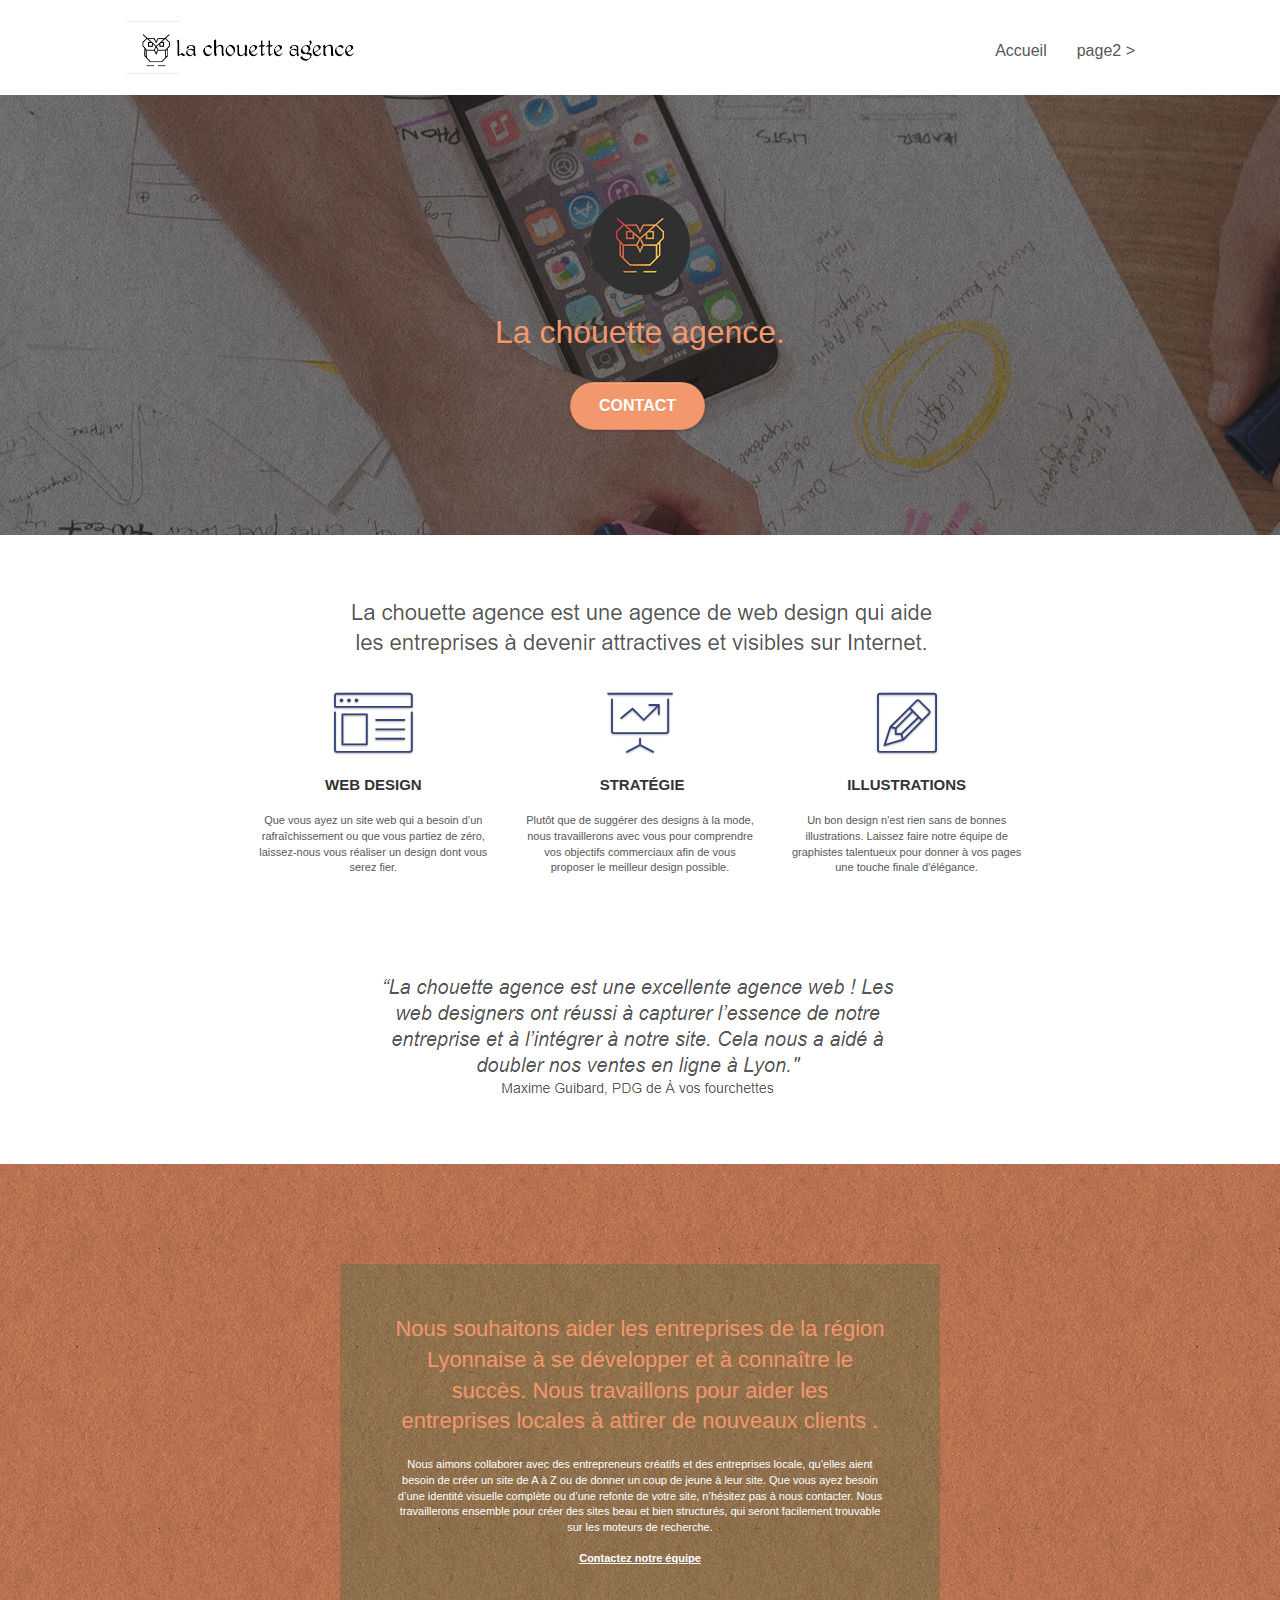
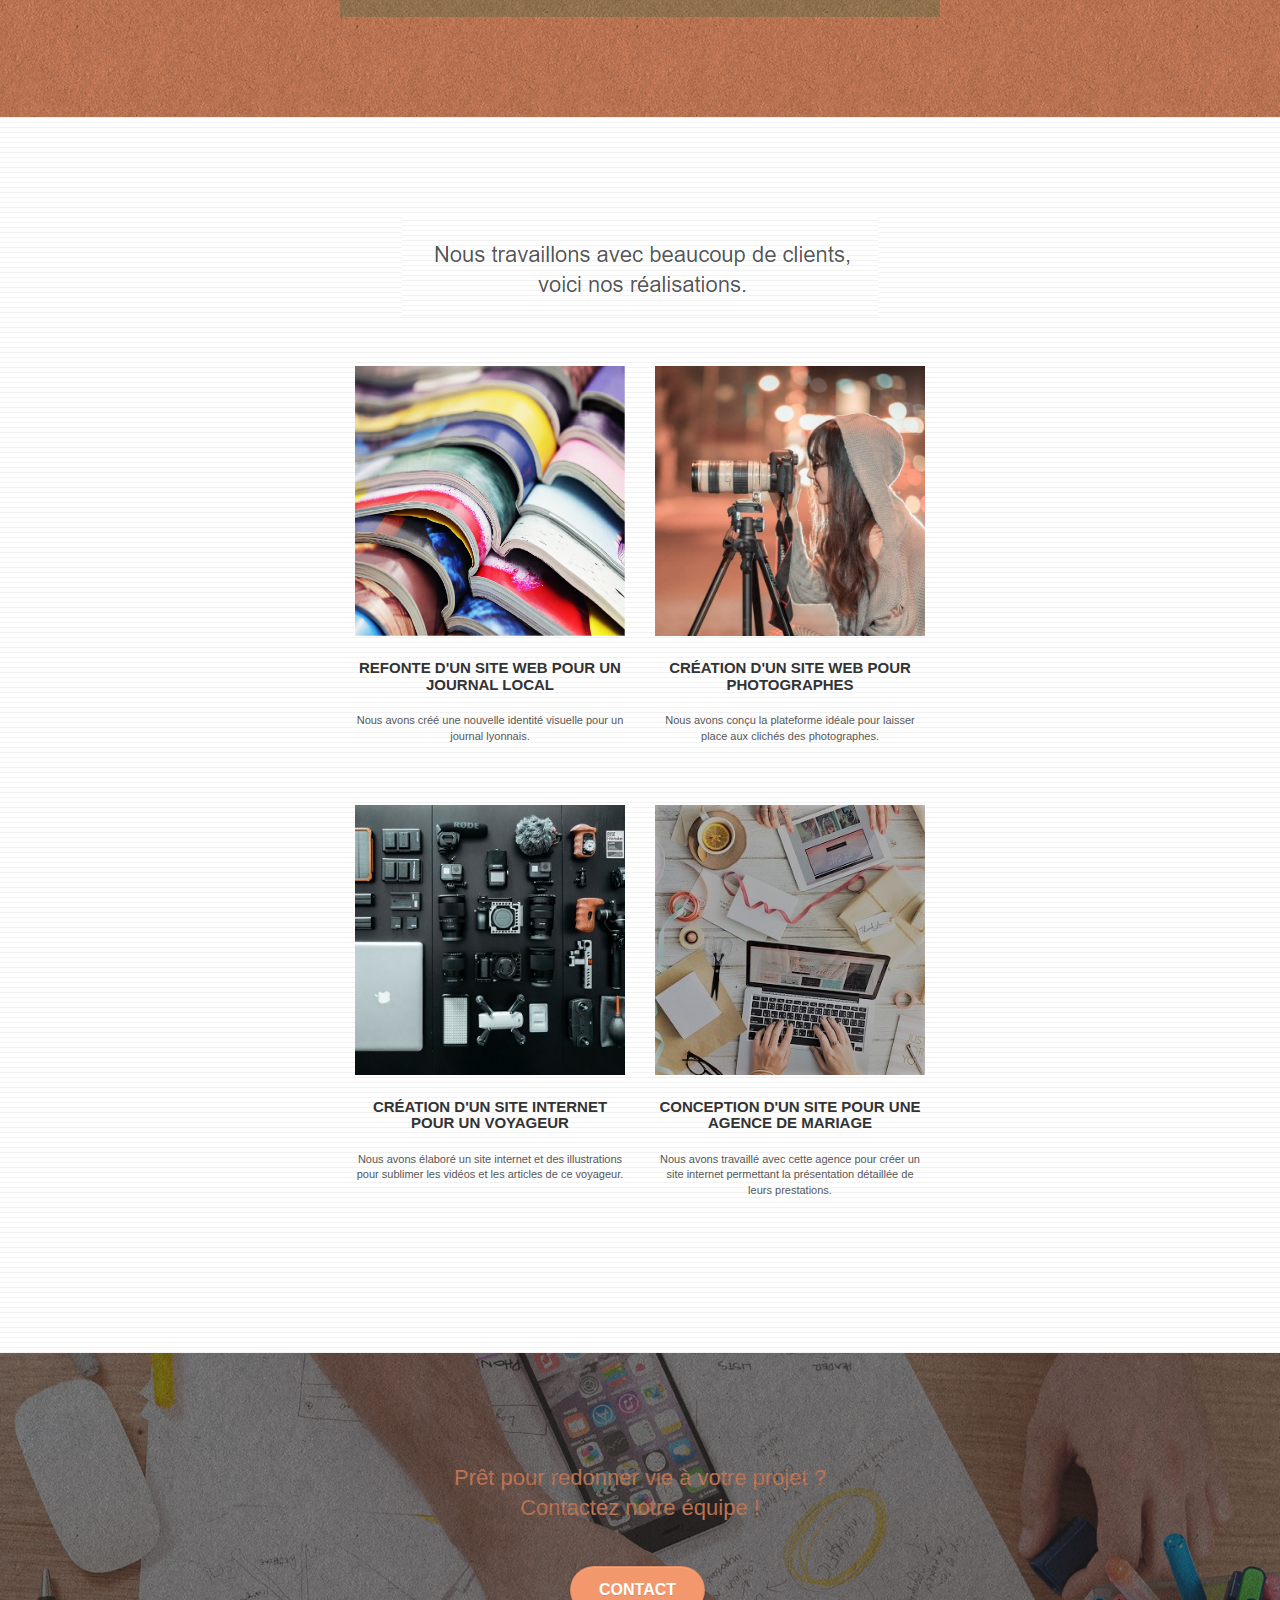
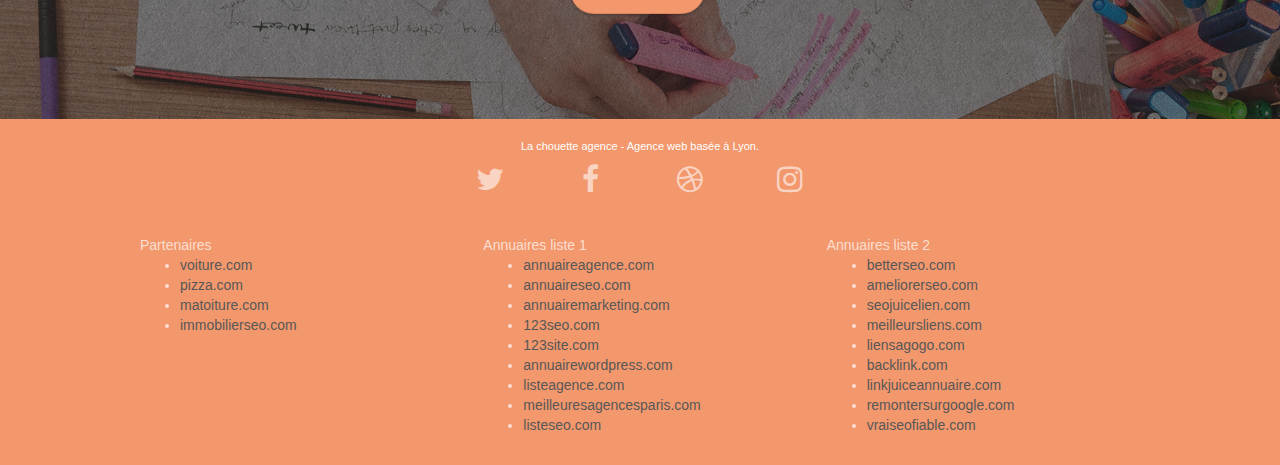
==== index.html @ 8d6b2963 "Import du site actuel" ====
<!doctype html>
<html lang="Default">
<head>
    <meta charset="utf-8">
    <meta name="keywords" content="seo, google, site web, site internet, agence design paris, agence design, agence design,agence design,agence design,agence design,agence design,agence design,agence design,agence design">
    <meta name="description" content="">
    <meta name="viewport" content="width=device-width, initial-scale=1.0, viewport-fit=cover">
    <link rel="shortcut icon" type="image/png" href="favicon.jpg">
    
	<link rel="stylesheet" type="text/css" href="./css/bootstrap.css">
	<link rel="stylesheet" type="text/css" href="style.css">
	<link rel="stylesheet" type="text/css" href="./css/font-awesome.css">
	<link rel="stylesheet" type="text/css" href="./css/et-line.css">
	
    
	<script src="./js/jquery-2.1.0.js"></script>
	<script src="./js/bootstrap.js"></script>
	<script src="./js/blocs.js"></script>
	<script src="./js/jquery.touchSwipe.js" defer></script>
	<script src="./js/gmaps.js"></script>

    <title>.</title>

    
<!-- Analytics -->
 
<!-- Analytics END -->
    
</head>
<body>
<!-- Principal conteneur -->
<div class="page-container">
    
<!-- bloc-0 -->
<div class="bloc bgc-white l-bloc " id="bloc-0">
	<div class="container bloc-sm">

		<nav class="navbar row">
			<div class="navbar-header">
				<div class="keywords" style="color:#cccccc;font-size:1px;">Agence web à paris, stratégie web, web design, illustrations, design de site web, site web, web, internet, site internet, site</div>
				<a class="navbar-brand" href="index.html"><img src="img/la-chouette-agence.png" alt="paris web design logo agence web meilleure agence" height="40" /></a>
				<div class="keywords" style="color:#cccccc;font-size:1px;">Agence web à paris, stratégie web, web design, illustrations, design de site web, site web, web, internet, site internet, site</div>
				<button id="nav-toggle" type="button" class="ui-navbar-toggle navbar-toggle" data-toggle="collapse" data-target=".navbar-1">
					<span class="sr-only">Toggle navigation</span><span class="icon-bar"></span><span class="icon-bar"></span><span class="icon-bar"></span>
				</button>
			</div>
			<div class="collapse navbar-collapse navbar-1 special-dropdown-nav">
				<ul class="site-navigation nav navbar-nav">
					<li>
						<a href="index.html">Accueil</a>
					</li>
					<li>
					</li>
					<li>
						<a href="page2.html">page2 &gt;</a>
					</li>
				</ul>
			</div>
		</nav>
	</div>
</div>
<!-- bloc-0 END -->

<!-- bloc-1-presentation -->
<div class="bloc bgc-dark-slate-blue bg-banniere d-bloc bg-t-edge bloc-bg-texture texture-paper b-parallax" id="bloc-1-hero">
	<div class="container bloc-lg">
		<div class="row tight-width-whitespace">
			<div class="col-sm-12">
				<img src="img/logo.png" class="center-block image-resize-mode" width="100" alt="La chouette agence, agence web paris, création logo paris" />
				<h1 class="text-center hero-bloc-text tc-white ">
					La chouette agence.
				</h1>
				<div class="text-center">
					<a href="page2.html" class="btn btn-lg btn-clean btn-rd cta-hero btn-atomic-tangerine" id="cta-hero">Contact</a>
				</div>
			</div>
		</div>
	</div>
</div>
<!-- bloc-1-presentation END -->

<!-- bloc-2-services -->
<div class="bloc bgc-white l-bloc" id="bloc-2-services">
	<div class="container bloc-md">
		<div class="row">
			<div class="col-sm-12 text-center">
				<img alt="agence web, agence web paris, web design paris, stratégie web" src="img/title.png" />
			</div>
		</div>
		<div class="row voffset-lg med-width-whitespace">
			<div class="col-sm-4">
				<div class="text-center">
					<span class="et-icon-browser sm-shadow icon-dark-slate-blue icons icon-lg"></span>
				</div>
				<h3 class="mg-md text-center">
					Web design
				</h3>
				<p class="text-center ">
					Que vous ayez un site web qui a besoin d&rsquo;un rafraîchissement ou que vous partiez de zéro, laissez-nous vous réaliser un design dont vous serez fier.
				</p>
			</div>
			<div class="col-sm-4">
				<div class="text-center">
					<span class="et-icon-presentation sm-shadow icon-dark-slate-blue icons icon-lg"></span>
				</div>
				<h3 class="mg-md text-center">
					&nbsp;Stratégie
				</h3>
				<p class="text-center ">
					Plutôt que de suggérer des designs à la mode, nous travaillerons avec vous pour comprendre vos objectifs commerciaux afin de vous proposer le meilleur design possible.<br>
				</p>
			</div>
			<div class="col-sm-4">
				<div class="text-center">
					<span class="et-icon-edit sm-shadow icon-dark-slate-blue icons icon-lg"></span>
				</div>
				<h3 class="mg-md text-center">
					Illustrations
				</h3>
				<p class="text-center ">
					Un bon design n'est rien sans de bonnes illustrations. Laissez faire notre équipe de graphistes talentueux pour donner à vos pages une touche finale d'élégance.
				</p>
			</div>
		</div>
		<div class="row voffset-lg voffset">
			<div class="col-xs-12 col-md-8 col-md-offset-2 text-center">
				<img alt="agence web, agence web paris, web design paris, stratégie web" src="img/citation.png" />

			</div>
		</div>
	</div>
</div>
<!-- bloc-2-services END -->

<!-- bloc-3-what-i-do -->
<div class="bloc tc-white bgc-atomic-tangerine bg-presentation d-bloc bloc-bg-texture texture-paper b-parallax" id="bloc-3-what-i-do">
	<div class="container bloc-lg">
		<div class="row tight-width-whitespace black-background">
			<div class="col-sm-12">
				<h2 class="mg-md text-center tc-white">
					Nous souhaitons aider les entreprises de la région Lyonnaise à se développer et à connaître le succès. Nous travaillons pour aider les entreprises locales à attirer de nouveaux clients .<br>
				</h2>
				<p class="text-center white">
					Nous aimons collaborer avec des entrepreneurs créatifs et des entreprises locale, qu’elles aient besoin de créer un site de A à Z ou de donner un coup de jeune à leur site. Que vous ayez besoin d’une identité visuelle complète ou d’une refonte de votre site, n’hésitez pas à nous contacter. Nous travaillerons ensemble pour créer des sites beau et bien structurés, qui seront facilement trouvable sur les moteurs de recherche. <br><br><a class="ltc-white bold-link" href="page2.html">Contactez notre équipe</a><br>
				</p>
			</div>
		</div>
	</div>
</div>
<!-- bloc-3-what-i-do END -->

<!-- bloc-4-portfolio -->
<div class="bloc bgc-white bg-lines-h2-bg bg-repeat l-bloc" id="bloc-4-portfolio">
	<div class="container bloc-lg">
		<div class="row">
			<div class="col-sm-12 text-center">
				<img alt="agence web, agence web paris, web design paris, stratégie web" src="img/title2.png" />
			</div>
		</div>
		<div class="row tight-width-whitespace portfolio-row">
			<div class="col-sm-6">
				<a href="#" data-lightbox="img/1.jpg" data-gallery-id="gallery-1" data-caption="Refonte d'un site web pour un journal local" data-frame="snapshot-lb"><img src="img/1.jpg" alt="paris web design logo agence web meilleure agence et refonte site web journal" class="img-responsive portfolio-thumb" /></a>
				<h3 class="mg-md text-center">
					Refonte d'un site web pour un journal local
				</h3>
				<p class="text-center">
					Nous avons créé une nouvelle identité visuelle pour un journal lyonnais.
				</p>
			</div>
			<div class="col-sm-6">
				<a href="#" data-lightbox="img/2.jpg" data-gallery-id="gallery-1" data-caption="Création d'un site web pour photographes" data-frame="snapshot-lb"><img src="img/2.jpg" class="img-responsive portfolio-thumb" alt="paris web design logo agence web meilleure agence, Création d'un site web pour photographes" /></a>
				<h3 class="mg-md text-center">
					Création d'un site web pour photographes
				</h3>
				<p class="text-center">
					Nous avons conçu la plateforme idéale pour laisser place aux clichés des photographes.
				</p>
			</div>
		</div>
		<div class="row tight-width-whitespace portfolio-row">
			<div class="col-sm-6">
				<a href="#" data-lightbox="img/3.bmp" data-gallery-id="gallery-1" data-caption="Création d'un site internet pour un voyageur" data-frame="snapshot-lb"><img src="img/3.bmp" class="img-responsive portfolio-thumb" alt="paris web design logo agence web meilleure agence, Création d'un site web pour voyageur"/></a>
				<h3 class="mg-md text-center">
					Création d'un site internet pour un voyageur
				</h3>
				<p class="text-center">
					Nous avons élaboré un site internet et des illustrations pour sublimer les vidéos et les articles de ce voyageur.
				</p>
			</div>
			<div class="col-sm-6">
				<a href="#" data-lightbox="img/4.bmp" data-gallery-id="gallery-1" data-caption="Conception d'un site pour une agence de mariage" data-frame="snapshot-lb"><img src="img/4.bmp" class="img-responsive portfolio-thumb" alt="paris web design logo agence web meilleure agence, Création d'un site web pour agence de mariage" /></a>
				<h3 class="mg-md text-center">
					Conception d'un site pour une agence de mariage
				</h3>
				<p class="text-center">
					Nous avons travaillé avec cette agence pour créer un site internet permettant la présentation détaillée de leurs prestations.
				</p>
			</div>
		</div>
	</div>
</div>
<!-- bloc-4-portfolio END -->

<!-- bloc-5-cta -->
<div class="bloc bgc-dark-slate-blue bg-banniere d-bloc bloc-bg-texture texture-paper" id="bloc-5-cta">
	<div class="container bloc-lg">
		<div class="row">
			<h2 class="mg-md text-center tc-white">
				Prêt pour redonner vie à votre projet ?<br>Contactez notre équipe !
			</h2>
			<div class="col-sm-12 text-center">
				<a href="page2.html" class="btn btn-atomic-tangerine btn-clean btn-rd btn-lg cta-hero">Contact</a>
			</div>
		</div>
	</div>
</div>
<!-- bloc-5-cta END -->

<!-- Footer - bloc-8 -->
<div class="bloc bgc-atomic-tangerine d-bloc" id="bloc-8">
	<div class="container bloc-sm">
		<div class="row">
			<div class="col-sm-12">
				<p class="text-center white">
					La chouette agence - Agence web basée à Lyon.<br>
				</p>
				<div class="row row-no-gutters social">
					<div class="col-sm-3">
						<div class="text-center">
							<a class="social" href="index.html"><span class="fa fa-twitter icon-md"></span></a>
						</div>
					</div>
					<div class="col-sm-3">
						<div class="text-center">
							<a class="social" href="index.html"><span class="fa fa-facebook icon-md"></span></a>
						</div>
					</div>
					<div class="col-sm-3">
						<div class="text-center">
							<a class="social" href="index.html"><span class="fa fa-dribbble icon-md"></span></a>
						</div>
					</div>
					<div class="col-sm-3">
						<div class="text-center">
							<a class="social" href="index.html"><span class="fa fa-instagram icon-md"></span></a>
						</div>
					</div>
					<div class="keywords" style="color:#F3976C;">Agence web à paris, stratégie web, web design, illustrations, design de site web, site web, web, internet, site internet, site</div>
				</div>
				<div class="row">
					<div class="col-sm-4">
						Partenaires
							<ul>
								<li><a href="voiture.com">voiture.com</a></li>
								<li><a href="pizza.com">pizza.com</a></li>
								<li><a href="matoiture.com">matoiture.com</a></li>
								<li><a href="immobilierseo.com">immobilierseo.com</a></li>
							</ul>		
					</div>
					<div class="col-sm-4">
						Annuaires liste 1
						<ul>
							<li><a href="annuaireagence.com">annuaireagence.com</a></li>
							<li><a href="annuaireseo.com">annuaireseo.com</a></li>
							<li><a href="annuairemarketing.com">annuairemarketing.com</a></li>
							<li><a href="123seoture.com">123seo.com</a></li>
							<li><a href="123site.com">123site.com</a></li>
							<li><a href="annuairewordpress.com">annuairewordpress.com</a></li>
							<li><a href="listeagence.com">listeagence.com</a></li>
							<li><a href="meilleuresagencesparis.com">meilleuresagencesparis.com</a></li>
							<li><a href="listeseo.com">listeseo.com</a></li>
						</ul>
					</div>
					<div class="col-sm-4">
						Annuaires liste 2
						<ul>
							<li><a href="betterseo.com">betterseo.com</a></li>
							<li><a href="ameliorerseo.com">ameliorerseo.com</a></li>
							<li><a href="seojuicelien.com">seojuicelien.com</a></li>
							<li><a href="meilleursliens.com">meilleursliens.com</a></li>
							<li><a href="liensagogo.com">liensagogo.com</a></li>
							<li><a href="backlink.com">backlink.com</a></li>
							<li><a href="linkjuiceannuaire.com">linkjuiceannuaire.com</a></li>
							<li><a href="remontersurgoogle.com">remontersurgoogle.com</a></li>
							<li><a href="vraiseofiable.com">vraiseofiable.com</a></li>
						</ul>
					</div>
				</div>
			</div>
		</div>
	</div>
</div>
<!-- Footer - bloc-8 END -->

</div>
<!-- Principal conteneur END -->
    

</body>
</html>
---- style.css ----
body {
    margin: 0;
    padding: 0;
    background: #FFF;
    overflow-x: hidden;
    -webkit-font-smoothing: antialiased;
    -moz-osx-font-smoothing: grayscale;
}

a,
button {
    transition: all .3s ease-in-out;
    outline: none!important;
}

a:hover {
    text-decoration: none;
    cursor: pointer;
}

#page-loading-blocs-notifaction {
    position: fixed;
    top: 0;
    bottom: 0;
    width: 100%;
    z-index: 100000;
    background: #FFFFFF url("img/pageload-spinner.gif") no-repeat center center;
}

.bloc {
    width: 100%;
    clear: both;
    background: 50% 50% no-repeat;
    padding: 0 50px;
    -webkit-background-size: cover;
    -moz-background-size: cover;
    -o-background-size: cover;
    background-size: cover;
    position: relative;
}

.bloc .container {
    padding-left: 0;
    padding-right: 0;
}

.bloc-lg {
    padding: 100px 50px;
}

.bloc-md {
    padding: 50px;
}

.bloc-sm {
    padding: 20px 50px;
}

.bg-center,
.bg-l-edge,
.bg-r-edge,
.bg-t-edge,
.bg-b-edge,
.bg-tl-edge,
.bg-bl-edge,
.bg-tr-edge,
.bg-br-edge,
.bg-repeat {
    -webkit-background-size: auto!important;
    -moz-background-size: auto!important;
    -o-background-size: auto!important;
    background-size: auto!important;
}

.bg-repeat {
    background: repeat;
}

.bg-t-edge {
    background: top no-repeat;
}

.bloc-bg-texture::before {
    content: "";
    background-size: 2px 2px;
    position: absolute;
    top: 0;
    bottom: 0;
    left: 0;
    right: 0;
}

.texture-paper::before {
    background: url("img/texture-paper.png");
    background-size: 280px 280px;
}

.b-parallax {
    background-attachment: fixed;
}

.d-bloc {
    color: rgba(255, 255, 255, .7);
}

.d-bloc button:hover {
    color: rgba(255, 255, 255, .9);
}

.d-bloc .icon-round,
.d-bloc .icon-square,
.d-bloc .icon-rounded,
.d-bloc .icon-semi-rounded-a,
.d-bloc .icon-semi-rounded-b {
    border-color: rgba(255, 255, 255, .9);
}

.d-bloc .divider-h span {
    border-color: rgba(255, 255, 255, .2);
}

.d-bloc .a-btn,
.d-bloc .navbar a,
.d-bloc .navbar-brand,
.d-bloc a .icon-sm,
.d-bloc a .icon-md,
.d-bloc a .icon-lg,
.d-bloc a .icon-xl,
.d-bloc h1 a,
.d-bloc h2 a,
.d-bloc h3 a,
.d-bloc h4 a,
.d-bloc h5 a,
.d-bloc h6 a,
.d-bloc p a {
    color: rgba(255, 255, 255, .6);
}

.d-bloc .a-btn:hover,
.d-bloc .navbar a:hover,
.d-bloc .navbar-brand:hover,
.d-bloc a:hover .icon-sm,
.d-bloc a:hover .icon-md,
.d-bloc a:hover .icon-lg,
.d-bloc a:hover .icon-xl,
.d-bloc h1 a:hover,
.d-bloc h2 a:hover,
.d-bloc h3 a:hover,
.d-bloc h4 a:hover,
.d-bloc h5 a:hover,
.d-bloc h6 a:hover,
.d-bloc p a:hover {
    color: rgba(255, 255, 255, 1);
}

.d-bloc .navbar-toggle .icon-bar {
    background: rgba(255, 255, 255, 1);
}

.d-bloc .btn-wire,
.d-bloc .btn-wire:hover {
    color: rgba(255, 255, 255, 1);
    border-color: rgba(255, 255, 255, 1);
}

.d-bloc .panel {
    color: rgba(0, 0, 0, .5);
}

.d-bloc .panel button:hover {
    color: rgba(0, 0, 0, .7);
}

.d-bloc .panel icon {
    border-color: rgba(0, 0, 0, .7);
}

.d-bloc .panel .divider-h span {
    border-color: rgba(0, 0, 0, .1);
}

.d-bloc .panel .a-btn {
    color: rgba(0, 0, 0, .6);
}

.d-bloc .panel .a-btn:hover {
    color: rgba(0, 0, 0, 1);
}

.d-bloc .panel .btn-wire,
.d-bloc .panel .btn-wire:hover {
    color: rgba(0, 0, 0, .7);
    border-color: rgba(0, 0, 0, .3);
}

.d-bloc .panel,
.l-bloc {
    color: rgba(0, 0, 0, .5);
}

.d-bloc .panel button:hover,
.l-bloc button:hover {
    color: rgba(0, 0, 0, .7);
}

.l-bloc .icon-round,
.l-bloc .icon-square,
.l-bloc .icon-rounded,
.l-bloc .icon-semi-rounded-a,
.l-bloc .icon-semi-rounded-b {
    border-color: rgba(0, 0, 0, .7);
}

.d-bloc .panel .divider-h span,
.l-bloc .divider-h span {
    border-color: rgba(0, 0, 0, .1);
}

.d-bloc .panel .a-btn,
.l-bloc .a-btn,
.l-bloc .navbar a,
.l-bloc .navbar-brand,
.l-bloc a .icon-sm,
.l-bloc a .icon-md,
.l-bloc a .icon-lg,
.l-bloc a .icon-xl,
.l-bloc h1 a,
.l-bloc h2 a,
.l-bloc h3 a,
.l-bloc h4 a,
.l-bloc h5 a,
.l-bloc h6 a,
.l-bloc p a {
    color: rgba(0, 0, 0, .6);
}

.d-bloc .panel .a-btn:hover,
.l-bloc .a-btn:hover,
.l-bloc .navbar a:hover,
.l-bloc .navbar-brand:hover,
.l-bloc a:hover .icon-sm,
.l-bloc a:hover .icon-md,
.l-bloc a:hover .icon-lg,
.l-bloc a:hover .icon-xl,
.l-bloc h1 a:hover,
.l-bloc h2 a:hover,
.l-bloc h3 a:hover,
.l-bloc h4 a:hover,
.l-bloc h5 a:hover,
.l-bloc h6 a:hover,
.l-bloc p a:hover {
    color: rgba(0, 0, 0, 1);
}

.l-bloc .navbar-toggle .icon-bar {
    color: rgba(0, 0, 0, .6);
}

.d-bloc .panel .btn-wire,
.d-bloc .panel .btn-wire:hover,
.l-bloc .btn-wire,
.l-bloc .btn-wire:hover {
    color: rgba(0, 0, 0, .7);
    border-color: rgba(0, 0, 0, .3);
}

.voffset {
    margin-top: 30px;
}

.voffset-lg {
    margin-top: 80px;
}

.row-no-gutters {
    margin-right: 0;
    margin-left: 0;
}

.row.row-no-gutters > [class^="col-"],
.row.row-no-gutters > [class*=" col-"] {
    padding-right: 0;
    padding-left: 0;
}

#bloc-1-hero h1 {
    font-size: 32px;
}

.navbar {
    margin-bottom: 0;
    z-index: 1;
}

.navbar-brand {
    height: auto;
    padding: 3px 15px;
    font-size: 25px;
    font-weight: normal;
    font-weight: 600;
    line-height: 44px;
}

.navbar-brand img {
    max-height: 200px;
    margin: 0 5px 0 0;
    display: inline;
}

.navbar-brand img[src$=svg] {
    min-width: 100px;
}

.nav-center .navbar-brand img {
    margin: 0;
}

.navbar .nav {
    padding-top: 2px;
    margin-right: -16px;
    float: right;
    z-index: 1;
}

.nav > li {
    float: left;
    margin-top: 4px;
    font-size: 16px;
}

.navbar-nav .open .dropdown-menu > li > a {
    text-align: inherit;
}

.nav > li a:hover,
.nav > li a:focus {
    background: transparent;
}

.navbar-toggle {
    margin: 10px 10px 0 0;
    border: 0px;
}

.navbar-toggle:hover {
    background: transparent!important;
}

.navbar-toggle .icon-bar {
    background-color: rgba(0, 0, 0, .5);
    width: 26px;
}

.nav-invert .navbar .nav {
    float: left;
}

.nav-invert .navbar-header,
.nav-invert .navbar-brand {
    float: right;
    position: relative;
    z-index: 2;
}

@media (min-width: 768px) {
    .site-navigation {
        position: absolute;
        top: 50%;
        right: 20px;
        transform: translate(0, -50%);
        -webkit-transform: translateY(-50%);
    }
    .nav > li .dropdown-menu a,
    .nav > li .dropdown-menu a:hover {
        color: #484848;
    }
    .nav-invert .site-navigation {
        left: 0;
        right: 0;
    }
    .nav-center {
        text-align: center;
    }
    .nav-center .navbar-header {
        width: 100%;
    }
    .nav-center .navbar-header,
    .nav-center .navbar-brand,
    .nav-center .nav > li {
        float: none;
        display: inline-block;
    }
    .nav-center .site-navigation {
        position: relative;
        width: 100%;
        right: 0;
        margin-right: 0px;
        margin-top: 20px;
    }
    .nav-center.mini-nav .navbar-toggle {
        float: none;
        margin: 10px auto 0;
    }
}

.nav > li > .dropdown a {
    background: none!important;
    display: block;
    padding: 14px 15px;
}

nav .caret {
    margin: 0 5px;
}

.dropdown-menu .dropdown-menu {
    top: -8px;
    left: 100%;
}

.dropdown-menu .dropmenu-flow-right {
    top: 100%;
    left: 0;
    margin-left: -1px;
    border-top-left-radius: 0;
    border-top-right-radius: 0;
}

.dropdown-menu .dropdown span {
    border: 4px solid black;
    border-top-color: transparent;
    border-right-color: transparent;
    border-bottom-color: transparent;
    margin: 6px -5px 0 0!important;
    float: right;
}

.mg-md {
    margin-top: 10px;
    margin-bottom: 20px;
}

.mg-lg {
    margin-top: 10px;
    margin-bottom: 40px;
}

.btn {
    margin: 0 5px 5px 0;
}

.btn.pull-right {
    margin: 0 0 5px 5px;
}

.btn-d,
.btn-d:hover,
.btn-d:focus {
    color: #FFF;
    background: rgba(0, 0, 0, .3);
}

button {
    outline: none!important;
}

.btn-rd {
    border-radius: 40px;
}

.btn-clean {
    border: 1px solid rgba(0, 0, 0, .08);
    border-bottom-color: rgba(0, 0, 0, .1);
    text-shadow: 0 1px 0 rgba(0, 0, 1, .1);
    box-shadow: 0 1px 3px rgba(0, 0, 1, .25), inset 0 1px 0 0 rgba(255, 255, 255, .15);
}

.icon-md {
    font-size: 30px!important;
}

.icon-lg {
    font-size: 60px!important;
}

.sm-shadow {
    text-shadow: 0 1px 2px rgba(0, 0, 0, .3);
}

.panel-sq,
.panel-sq .panel-heading,
.panel-sq .panel-footer {
    border-radius: 0;
}

.panel-rd {
    border-radius: 30px;
}

.panel-rd .panel-heading {
    border-radius: 29px 29px 0 0;
}

.panel-rd .panel-footer {
    border-radius: 0 0 29px 29px;
}

.form-control {
    border-color: rgba(0, 0, 0, .1);
    box-shadow: none;
}

.scrollToTop {
    width: 40px;
    height: 40px;
    position: fixed;
    bottom: 20px;
    right: 20px;
    opacity: 0;
    z-index: 500;
    transition: all .3s ease-in-out;
}

.scrollToTop span {
    margin-top: 6px;
}

.showScrollTop {
    font-size: 14px;
    opacity: 1;
}

a[data-lightbox] {
    position: relative;
    display: block;
    text-align: center;
}

a[data-lightbox]:hover::before {
    content: "+";
    font-family: "HelveticaNeue-Light", "Helvetica Neue Light", "Helvetica Neue", Helvetica, Arial;
    font-size: 32px;
    width: 50px;
    height: 50px;
    margin-left: -25px;
    border-radius: 50%;
    background: rgba(0, 0, 0, .6);
    color: #FFF;
    font-weight: 100;
    z-index: 1;
    position: absolute;
    top: 50%;
    transform: translateY(-50%);
    -webkit-transform: translateY(-50%);
}

a[data-lightbox]:hover img {
    opacity: 0.6;
    -webkit-animation-fill-mode: none;
    animation-fill-mode: none;
}

#lightbox-modal {
    display: flex;
    align-items: center;
}

#lightbox-modal .modal-dialog {
    width: 90%;
    max-width: 900px;
    margin: 0 auto 0;
}

#lightbox-modal .modal-dialog img {
    max-height: 90vh;
    margin: 0 auto;
}

.lightbox-caption {
    padding: 20px;
    color: #FFF;
    background: rgba(0, 0, 0, .5);
    position: absolute;
    left: 15px;
    right: 15px;
    bottom: 5px;
}

.close-lightbox {
    color: #FFF;
    font-size: 30px;
    position: absolute;
    top: 20px;
    right: 20px;
    z-index: 20;
    background: rgba(0, 0, 0, .5);
    border: none;
    line-height: 30px;
    padding: 0 9px 5px;
    opacity: 0.3;
}

.close-lightbox:hover,
.next-lightbox:hover,
.prev-lightbox:hover {
    opacity: 1.0;
    color: #FFF;
}

.next-lightbox,
.prev-lightbox {
    font-size: 20px;
    color: rgba(255, 255, 255, .9);
    background: rgba(0, 0, 0, .5);
    transition: all .2s ease-in-out;
    position: absolute;
    top: 45%;
    z-index: 1;
    opacity: 0.4;
}

.next-lightbox {
    padding: 6px 8px 1px 13px;
    right: 25px;
}

.prev-lightbox {
    padding: 6px 13px 1px 10px;
    left: 25px;
}

.snapshot-lb .modal-body {
    padding-bottom: 45px;
}

.snapshot-lb .lightbox-caption {
    padding: 0;
    color: rgba(0, 0, 0, .5);
    background: none;
}

h1,
h2,
h3,
h4,
h5,
h6,
p,
label,
.btn,
a {
    font-family: "helvetica";
    font-weight: 400;
    color: #575757!important;
}

.container {
    max-width: 1000px;
}

.hero-bloc-text {
    font-size: 38px;
}

.hero-bloc-text-sub {
    font-size: 36px;
}

.statement-bloc-text {
    line-height: 26px;
    font-style: italic;
    font-size: 20px;
    text-align: center;
    font-weight: lighter;
    max-width: 520px;
    margin: auto auto auto auto;
}

p {
    font-size: 11px;
}

.tight-width-whitespace {
    max-width: 600px;
    margin: auto auto auto auto;
}

.h1 {
    font-size: 20px;
    font-family: "Open Sans";
}

.cta-hero {
    margin-top: 22px;
    color: #FFFFFF!important;
    text-transform: uppercase;
    padding: 12px 28px 12px 28px;
    font-size: 16px;
    font-weight: 700;
}

.social {
    max-width: 400px;
    margin: auto auto auto auto;
}

h2 {
    font-size: 22px;
    line-height: 1.4em;
}

h3 {
    font-size: 15px;
    text-transform: uppercase;
    font-weight: 700;
    color: #333333!important;
}

.med-width-whitespace {
    max-width: 800px;
    margin: auto auto auto auto;
    box-shadow: 0px 0px 0px #000000;
}

h1 {
    color: #333333!important;
}

h4 {
    color: #333333!important;
}

.icons {
    margin-bottom: 14px;
    margin-top: 24px;
}

.white {
    color: #FFFFFF!important;
}

.portfolio-thumb {
    margin-bottom: 24px;
}

.portfolio-row {
    margin-bottom: 44px;
    margin-top: 50px;
}

.avatar {
    box-shadow: 0px 4px 9px rgba(0, 0, 0, 0.3);
}

.black-background {
    background-color: rgba(165, 147, 99, 0.7);
    padding: 40px 40px 40px 40px;
}

.bold-link {
    font-weight: 900;
    text-decoration: underline!important;
}

.bgc-white {
    background-color: #FFFFFF;
}

.bgc-dark-slate-blue {
    background-color: #364577;
}

.bgc-atomic-tangerine {
    background-color: #F3976C;
}

.tc-white {
    color: #F3976C!important;
}

.btn-atomic-tangerine {
    background: #F3976C;
    color: #FFFFFF!important;
}

.btn-atomic-tangerine:hover {
    background: #c27956!important;
    color: #FFFFFF!important;
}

.ltc-white {
    color: #FFFFFF!important;
}

.ltc-white:hover {
    color: #cccccc!important;
}

.ltc-atomic-tangerine {
    color: #F3976C!important;
}

.ltc-atomic-tangerine:hover {
    color: #c27956!important;
}

.icon-dark-slate-blue {
    color: #364577!important;
    border-color: #364577!important;
}

.bg-dots-bg {
    background-image: url("img/dots-bg.png");
}

.bg-lines-h2-bg {
    background-image: url("img/lines-h2-bg.png");
}

.bg-banniere {
    background-image: url("img/la-chouette-agence-banniere.jpg");
}

.bg-presentation {
    background-image: url("img/image-de-presentation.bmp");
}

@media (max-width: 1024px) {
    .bloc {
        padding-left: 20px;
        padding-right: 20px;
    }
    .bloc.full-width-bloc,
    .bloc-tile-2.full-width-bloc .container,
    .bloc-tile-3.full-width-bloc .container,
    .bloc-tile-4.full-width-bloc .container {
        padding-left: 0;
        padding-right: 0;
    }
}

@media (max-width: 992px) and (min-width: 768px) {
    .navbar .nav {
        max-width: 80%
    }
    .nav-center.navbar .nav {
        max-width: 100%
    }
}

@media only screen and (min-device-width: 768px) and (max-device-width: 1024px) and (orientation: landscape) {
    .b-parallax {
        background-attachment: scroll;
    }
}

@media only screen and (min-device-width: 1024px) and (max-device-width: 1366px) and (-webkit-min-device-pixel-ratio: 1.5) {
    .b-parallax {
        background-attachment: scroll;
    }
}

@media (max-width: 991px) {
    .container {
        width: 100%;
    }
    .b-parallax {
        background-attachment: scroll;
    }
    .page-container,
    #hero-bloc {
        overflow-x: hidden;
        position: relative;
    }
    .bloc {
        padding-left: constant(safe-area-inset-left);
        padding-right: constant(safe-area-inset-right);
    }
    .bloc-group,
    .bloc-group .bloc {
        display: block;
        width: 100%;
    }
    .bloc-fill-screen .fill-bloc-top-edge,
    .bloc-fill-screen .fill-bloc-bottom-edge {
        padding: 0 20px;
        padding-left: constant(safe-area-inset-left);
        padding-right: constant(safe-area-inset-right);
    }
}

@media (max-width: 767px) {
    .page-container {
        overflow-x: hidden;
        position: relative;
    }
    h1,
    h2,
    h3,
    h4,
    h5,
    h6,
    p,
    #disqus_thread {
        padding-left: 10px!important;
        padding-right: 10px!important;
    }
    .b-parallax {
        background-attachment: scroll;
    }
    .navbar .nav {
        padding-top: 0;
        border-top: 1px solid rgba(0, 0, 0, .2);
        float: none!important;
    }
    .navbar.row {
        margin-left: 0;
        margin-right: 0;
    }
    .site-navigation {
        position: inherit;
        transform: none;
        -webkit-transform: none;
        -ms-transform: none;
    }
    .nav > li {
        margin-top: 0;
        border-bottom: 1px solid rgba(0, 0, 0, .1);
        background: rgba(0, 0, 0, .05);
        text-align: left;
        padding-left: 15px;
        width: 100%;
    }
    .nav > li:hover {
        background: rgba(0, 0, 0, .08);
    }
    .dropdown .dropdown a .caret {
        float: none;
        margin: 5px 0 0 10px!important;
        border: 4px solid black;
        border-bottom-color: transparent;
        border-right-color: transparent;
        border-left-color: transparent;
    }
    #hero-bloc .navbar .nav {
        background: rgba(0, 0, 0, .8);
    }
    #hero-bloc .navbar .nav a {
        color: rgba(255, 255, 255, .6);
    }
    .hero {
        padding: 50px 0;
    }
    .hero-nav {
        left: -1px;
        right: -1px;
    }
    .navbar-collapse {
        padding: 0;
        overflow-x: hidden;
        -webkit-box-shadow: none;
        box-shadow: none;
    }
    .navbar-brand img {
        max-height: 40px;
        width: auto;
    }
    .nav-invert .navbar-header {
        float: none;
        width: 100%;
    }
    .nav-invert .navbar-toggle {
        float: left;
        margin-left: 10px;
    }
    .bloc {
        padding-left: 0;
        padding-right: 0;
    }
    .bloc-xxl,
    .bloc-xl,
    .bloc-lg {
        padding: 40px 0;
    }
    .bloc-sm,
    .bloc-md {
        padding-left: 0;
        padding-right: 0;
    }
    .bloc-tile-2 .container,
    .bloc-tile-3 .container,
    .bloc-tile-4 .container,
    .bloc-fill-screen .fill-bloc-top-edge,
    .bloc-fill-screen .fill-bloc-bottom-edge {
        padding-left: 0;
        padding-right: 0;
    }
    .a-block {
        padding: 0 10px;
    }
    .btn-dwn {
        display: none;
    }
    .voffset {
        margin-top: 5px;
    }
    .voffset-md {
        margin-top: 20px;
    }
    .voffset-lg {
        margin-top: 30px;
    }
    form {
        padding: 5px;
    }
    .close-lightbox {
        display: inline-block;
    }
    .blocsapp-device-iphone5 {
        background-size: 216px 425px;
        padding-top: 60px;
        width: 216px;
        height: 425px;
    }
    .blocsapp-device-iphone5 img {
        width: 180px;
        height: 320px;
    }
}

@media (max-width: 400px) {
    .bloc {
        padding-left: 0;
        padding-right: 0;
    }
}

@media (max-width: 767px) {
    .bloc-mob-center-text {
        text-align: center;
    }
}
---- css/et-line.css ----
@font-face {
    font-family: et-line;
    src: url(../fonts/et-line.eot);
    src: url(../fonts/et-line.eot?#iefix) format('embedded-opentype'), url(../fonts/et-line.woff) format('woff'), url(../fonts/et-line.ttf) format('truetype'), url(../fonts/et-line.svg#et-line) format('svg');
    font-weight: 400;
    font-style: normal
}

.et-icon-adjustments,
.et-icon-alarmclock,
.et-icon-anchor,
.et-icon-aperture,
.et-icon-attachment,
.et-icon-bargraph,
.et-icon-basket,
.et-icon-beaker,
.et-icon-bike,
.et-icon-book-open,
.et-icon-briefcase,
.et-icon-browser,
.et-icon-calendar,
.et-icon-camera,
.et-icon-caution,
.et-icon-chat,
.et-icon-circle-compass,
.et-icon-clipboard,
.et-icon-clock,
.et-icon-cloud,
.et-icon-compass,
.et-icon-desktop,
.et-icon-dial,
.et-icon-document,
.et-icon-documents,
.et-icon-download,
.et-icon-dribbble,
.et-icon-edit,
.et-icon-envelope,
.et-icon-expand,
.et-icon-facebook,
.et-icon-flag,
.et-icon-focus,
.et-icon-gears,
.et-icon-genius,
.et-icon-gift,
.et-icon-global,
.et-icon-globe,
.et-icon-googleplus,
.et-icon-grid,
.et-icon-happy,
.et-icon-hazardous,
.et-icon-heart,
.et-icon-hotairballoon,
.et-icon-hourglass,
.et-icon-key,
.et-icon-laptop,
.et-icon-layers,
.et-icon-lifesaver,
.et-icon-lightbulb,
.et-icon-linegraph,
.et-icon-linkedin,
.et-icon-lock,
.et-icon-magnifying-glass,
.et-icon-map,
.et-icon-map-pin,
.et-icon-megaphone,
.et-icon-mic,
.et-icon-mobile,
.et-icon-newspaper,
.et-icon-notebook,
.et-icon-paintbrush,
.et-icon-paperclip,
.et-icon-pencil,
.et-icon-phone,
.et-icon-picture,
.et-icon-pictures,
.et-icon-piechart,
.et-icon-presentation,
.et-icon-pricetags,
.et-icon-printer,
.et-icon-profile-female,
.et-icon-profile-male,
.et-icon-puzzle,
.et-icon-quote,
.et-icon-recycle,
.et-icon-refresh,
.et-icon-ribbon,
.et-icon-rss,
.et-icon-sad,
.et-icon-scissors,
.et-icon-scope,
.et-icon-search,
.et-icon-shield,
.et-icon-speedometer,
.et-icon-strategy,
.et-icon-streetsign,
.et-icon-tablet,
.et-icon-target,
.et-icon-telescope,
.et-icon-toolbox,
.et-icon-tools,
.et-icon-tools-2,
.et-icon-trophy,
.et-icon-tumblr,
.et-icon-twitter,
.et-icon-upload,
.et-icon-video,
.et-icon-wallet,
.et-icon-wine {
    font-family: et-line;
    speak: none;
    font-style: normal;
    font-weight: 400;
    font-variant: normal;
    text-transform: none;
    line-height: 1;
    -webkit-font-smoothing: antialiased;
    -moz-osx-font-smoothing: grayscale;
    display: inline-block
}

.et-icon-mobile:before {
    content: "\e000"
}

.et-icon-laptop:before {
    content: "\e001"
}

.et-icon-desktop:before {
    content: "\e002"
}

.et-icon-tablet:before {
    content: "\e003"
}

.et-icon-phone:before {
    content: "\e004"
}

.et-icon-document:before {
    content: "\e005"
}

.et-icon-documents:before {
    content: "\e006"
}

.et-icon-search:before {
    content: "\e007"
}

.et-icon-clipboard:before {
    content: "\e008"
}

.et-icon-newspaper:before {
    content: "\e009"
}

.et-icon-notebook:before {
    content: "\e00a"
}

.et-icon-book-open:before {
    content: "\e00b"
}

.et-icon-browser:before {
    content: "\e00c"
}

.et-icon-calendar:before {
    content: "\e00d"
}

.et-icon-presentation:before {
    content: "\e00e"
}

.et-icon-picture:before {
    content: "\e00f"
}

.et-icon-pictures:before {
    content: "\e010"
}

.et-icon-video:before {
    content: "\e011"
}

.et-icon-camera:before {
    content: "\e012"
}

.et-icon-printer:before {
    content: "\e013"
}

.et-icon-toolbox:before {
    content: "\e014"
}

.et-icon-briefcase:before {
    content: "\e015"
}

.et-icon-wallet:before {
    content: "\e016"
}

.et-icon-gift:before {
    content: "\e017"
}

.et-icon-bargraph:before {
    content: "\e018"
}

.et-icon-grid:before {
    content: "\e019"
}

.et-icon-expand:before {
    content: "\e01a"
}

.et-icon-focus:before {
    content: "\e01b"
}

.et-icon-edit:before {
    content: "\e01c"
}

.et-icon-adjustments:before {
    content: "\e01d"
}

.et-icon-ribbon:before {
    content: "\e01e"
}

.et-icon-hourglass:before {
    content: "\e01f"
}

.et-icon-lock:before {
    content: "\e020"
}

.et-icon-megaphone:before {
    content: "\e021"
}

.et-icon-shield:before {
    content: "\e022"
}

.et-icon-trophy:before {
    content: "\e023"
}

.et-icon-flag:before {
    content: "\e024"
}

.et-icon-map:before {
    content: "\e025"
}

.et-icon-puzzle:before {
    content: "\e026"
}

.et-icon-basket:before {
    content: "\e027"
}

.et-icon-envelope:before {
    content: "\e028"
}

.et-icon-streetsign:before {
    content: "\e029"
}

.et-icon-telescope:before {
    content: "\e02a"
}

.et-icon-gears:before {
    content: "\e02b"
}

.et-icon-key:before {
    content: "\e02c"
}

.et-icon-paperclip:before {
    content: "\e02d"
}

.et-icon-attachment:before {
    content: "\e02e"
}

.et-icon-pricetags:before {
    content: "\e02f"
}

.et-icon-lightbulb:before {
    content: "\e030"
}

.et-icon-layers:before {
    content: "\e031"
}

.et-icon-pencil:before {
    content: "\e032"
}

.et-icon-tools:before {
    content: "\e033"
}

.et-icon-tools-2:before {
    content: "\e034"
}

.et-icon-scissors:before {
    content: "\e035"
}

.et-icon-paintbrush:before {
    content: "\e036"
}

.et-icon-magnifying-glass:before {
    content: "\e037"
}

.et-icon-circle-compass:before {
    content: "\e038"
}

.et-icon-linegraph:before {
    content: "\e039"
}

.et-icon-mic:before {
    content: "\e03a"
}

.et-icon-strategy:before {
    content: "\e03b"
}

.et-icon-beaker:before {
    content: "\e03c"
}

.et-icon-caution:before {
    content: "\e03d"
}

.et-icon-recycle:before {
    content: "\e03e"
}

.et-icon-anchor:before {
    content: "\e03f"
}

.et-icon-profile-male:before {
    content: "\e040"
}

.et-icon-profile-female:before {
    content: "\e041"
}

.et-icon-bike:before {
    content: "\e042"
}

.et-icon-wine:before {
    content: "\e043"
}

.et-icon-hotairballoon:before {
    content: "\e044"
}

.et-icon-globe:before {
    content: "\e045"
}

.et-icon-genius:before {
    content: "\e046"
}

.et-icon-map-pin:before {
    content: "\e047"
}

.et-icon-dial:before {
    content: "\e048"
}

.et-icon-chat:before {
    content: "\e049"
}

.et-icon-heart:before {
    content: "\e04a"
}

.et-icon-cloud:before {
    content: "\e04b"
}

.et-icon-upload:before {
    content: "\e04c"
}

.et-icon-download:before {
    content: "\e04d"
}

.et-icon-target:before {
    content: "\e04e"
}

.et-icon-hazardous:before {
    content: "\e04f"
}

.et-icon-piechart:before {
    content: "\e050"
}

.et-icon-speedometer:before {
    content: "\e051"
}

.et-icon-global:before {
    content: "\e052"
}

.et-icon-compass:before {
    content: "\e053"
}

.et-icon-lifesaver:before {
    content: "\e054"
}

.et-icon-clock:before {
    content: "\e055"
}

.et-icon-aperture:before {
    content: "\e056"
}

.et-icon-quote:before {
    content: "\e057"
}

.et-icon-scope:before {
    content: "\e058"
}

.et-icon-alarmclock:before {
    content: "\e059"
}

.et-icon-refresh:before {
    content: "\e05a"
}

.et-icon-happy:before {
    content: "\e05b"
}

.et-icon-sad:before {
    content: "\e05c"
}

.et-icon-facebook:before {
    content: "\e05d"
}

.et-icon-twitter:before {
    content: "\e05e"
}

.et-icon-googleplus:before {
    content: "\e05f"
}

.et-icon-rss:before {
    content: "\e060"
}

.et-icon-tumblr:before {
    content: "\e061"
}

.et-icon-linkedin:before {
    content: "\e062"
}

.et-icon-dribbble:before {
    content: "\e063"
}
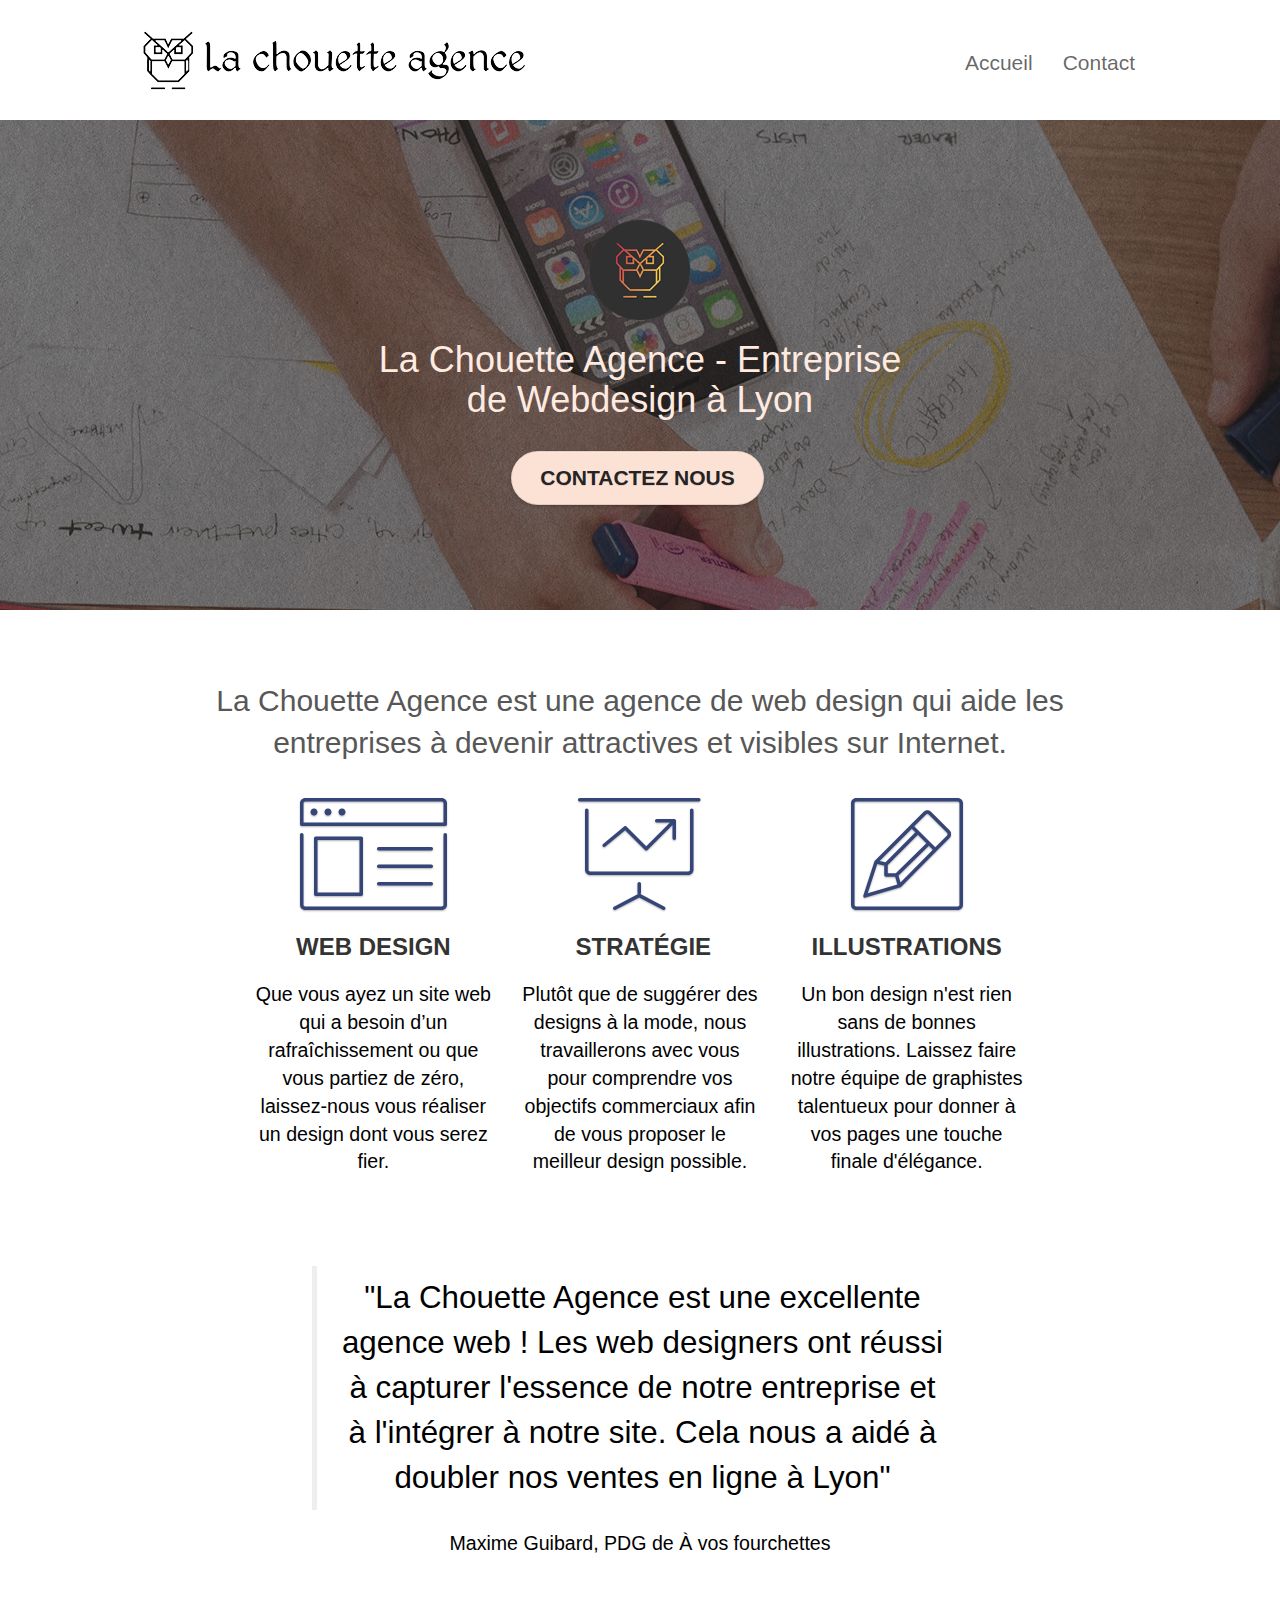
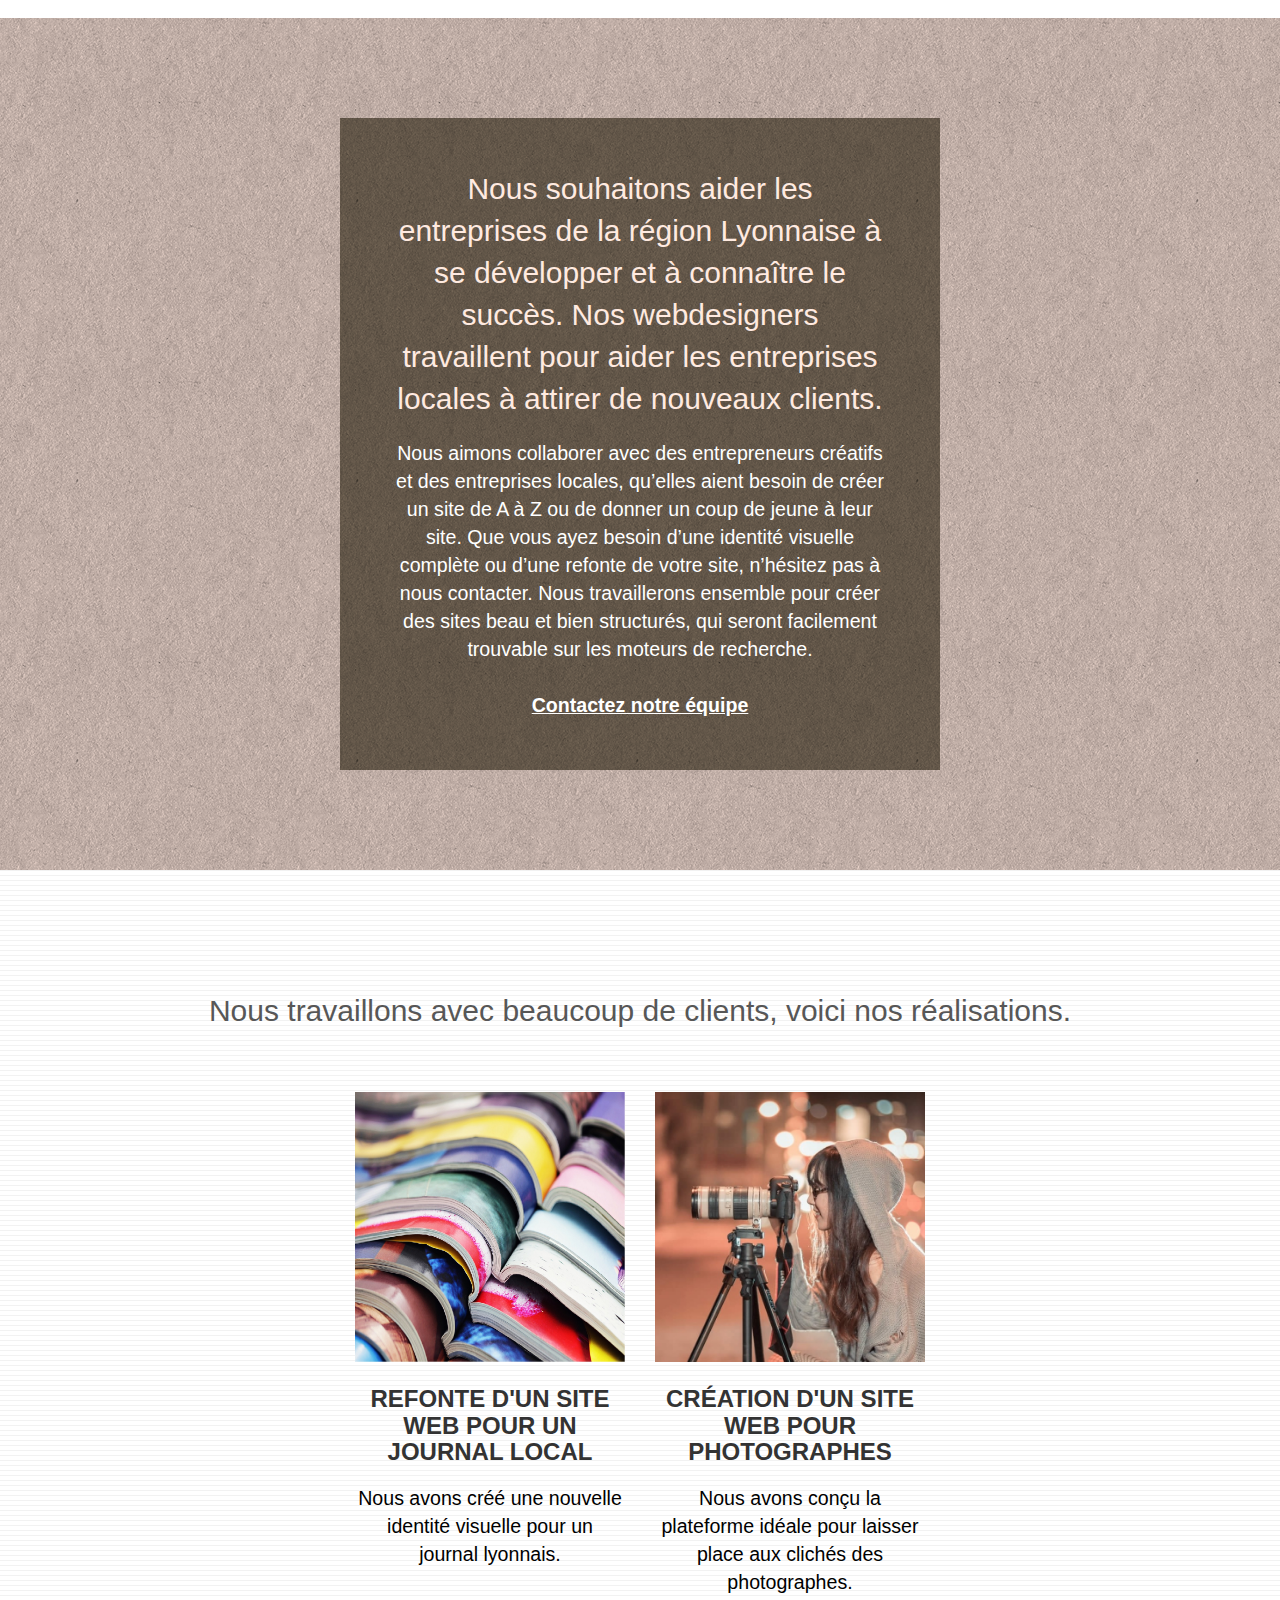
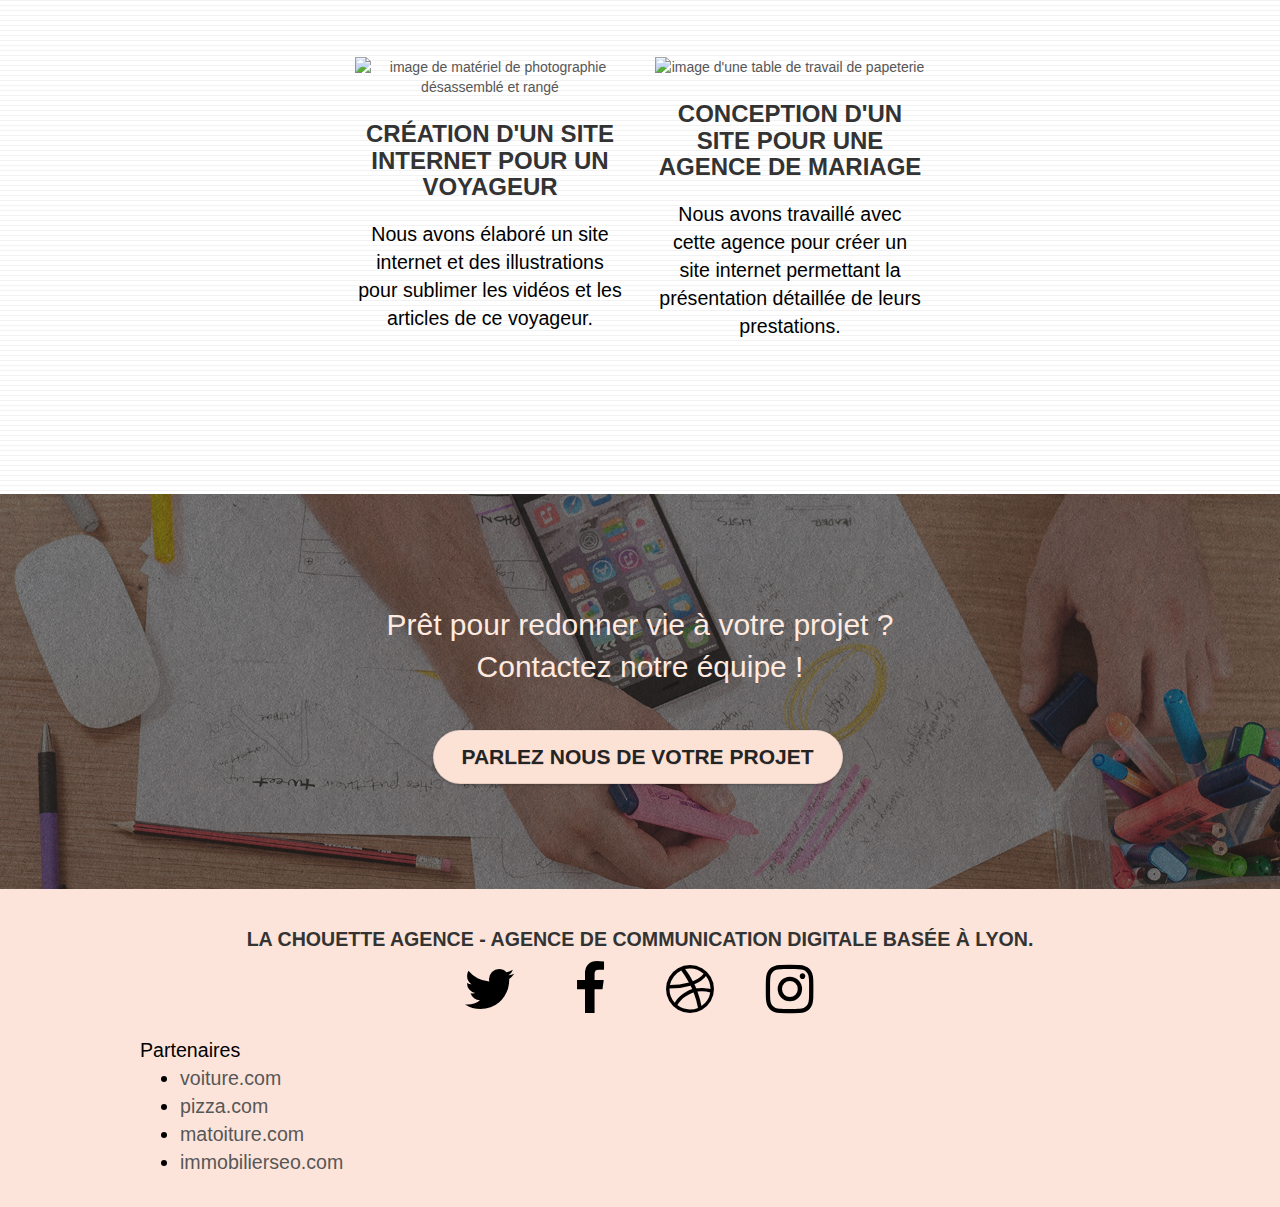
==== commit 67607ccc: "diversification des liens contact" ====
--- a/index.html
+++ b/index.html
@@ -1,10 +1,14 @@
 <!doctype html>
-<html lang="Default">
+<html lang="fr">
 <head>
+	<!-- Google Tag Manager -->
+
+	<!-- End Google Tag Manager -->
     <meta charset="utf-8">
-    <meta name="keywords" content="seo, google, site web, site internet, agence design paris, agence design, agence design,agence design,agence design,agence design,agence design,agence design,agence design,agence design">
-    <meta name="description" content="">
-    <meta name="viewport" content="width=device-width, initial-scale=1.0, viewport-fit=cover">
+    <meta name="keywords" content="la chouette agence, entreprise webdesign lyon, webdesigner lyon, marketing digital lyon, agence communication digitale lyon, agence webdesign lyon">
+    <meta name="description" content="La Chouette Agence est un entreprise de webdesign basée à Lyon, établie dans le secteur depuis des années, riche d'expérience et de talents, prête à mettre en oeuvre les moyens nécessaires pour apporter satisfaction à vos projets de réalisation de site web.">
+	<meta name="viewport" content="width=device-width, initial-scale=1.0, viewport-fit=cover">
+	<meta name="robots" content="index, follow">
     <link rel="shortcut icon" type="image/png" href="favicon.jpg">
     
 	<link rel="stylesheet" type="text/css" href="./css/bootstrap.css">
@@ -19,7 +23,7 @@
 	<script src="./js/jquery.touchSwipe.js" defer></script>
 	<script src="./js/gmaps.js"></script>
 
-    <title>.</title>
+    <title>La Chouette Agence - Entreprise de Webdesign à Lyon</title>
 
     
 <!-- Analytics -->
@@ -28,22 +32,25 @@
     
 </head>
 <body>
+	<!-- Google Tag Manager (noscript) -->
+	<!-- End Google Tag Manager (noscript) -->
 <!-- Principal conteneur -->
 <div class="page-container">
     
 <!-- bloc-0 -->
-<div class="bloc bgc-white l-bloc " id="bloc-0">
+<header class="bloc bgc-white l-bloc " id="bloc-0">
 	<div class="container bloc-sm">
 
 		<nav class="navbar row">
+
 			<div class="navbar-header">
-				<div class="keywords" style="color:#cccccc;font-size:1px;">Agence web à paris, stratégie web, web design, illustrations, design de site web, site web, web, internet, site internet, site</div>
-				<a class="navbar-brand" href="index.html"><img src="img/la-chouette-agence.png" alt="paris web design logo agence web meilleure agence" height="40" /></a>
-				<div class="keywords" style="color:#cccccc;font-size:1px;">Agence web à paris, stratégie web, web design, illustrations, design de site web, site web, web, internet, site internet, site</div>
+				<a class="navbar-brand" href="index.html"><img src="img/la-chouette-agence.png" alt="Logo de la chouette agence"/></a>
+				
 				<button id="nav-toggle" type="button" class="ui-navbar-toggle navbar-toggle" data-toggle="collapse" data-target=".navbar-1">
 					<span class="sr-only">Toggle navigation</span><span class="icon-bar"></span><span class="icon-bar"></span><span class="icon-bar"></span>
 				</button>
 			</div>
+
 			<div class="collapse navbar-collapse navbar-1 special-dropdown-nav">
 				<ul class="site-navigation nav navbar-nav">
 					<li>
@@ -52,39 +59,39 @@
 					<li>
 					</li>
 					<li>
-						<a href="page2.html">page2 &gt;</a>
+						<a href="contact.html">Contact</a>
 					</li>
 				</ul>
 			</div>
 		</nav>
 	</div>
-</div>
+</header>
 <!-- bloc-0 END -->
 
 <!-- bloc-1-presentation -->
-<div class="bloc bgc-dark-slate-blue bg-banniere d-bloc bg-t-edge bloc-bg-texture texture-paper b-parallax" id="bloc-1-hero">
+<section class="bloc bgc-dark-slate-blue bg-banniere d-bloc bg-t-edge bloc-bg-texture texture-paper b-parallax" id="bloc-1-hero">
 	<div class="container bloc-lg">
 		<div class="row tight-width-whitespace">
 			<div class="col-sm-12">
-				<img src="img/logo.png" class="center-block image-resize-mode" width="100" alt="La chouette agence, agence web paris, création logo paris" />
-				<h1 class="text-center hero-bloc-text tc-white ">
-					La chouette agence.
+				<img src="img/logo.png" class="center-block image-resize-mode" width="100" alt="Logo de la chouette agence sur fond noir" />
+				<h1 class="text-center tc-white ">
+					La Chouette Agence - Entreprise de Webdesign à Lyon
 				</h1>
 				<div class="text-center">
-					<a href="page2.html" class="btn btn-lg btn-clean btn-rd cta-hero btn-atomic-tangerine" id="cta-hero">Contact</a>
-				</div>
-			</div>
-		</div>
-	</div>
-</div>
+					<a href="contact.html" class="btn btn-lg btn-clean btn-rd cta-hero btn-atomic-tangerine" id="cta-hero">Contactez nous</a>
+				</div>
+			</div>
+		</div>
+	</div>
+</section>
 <!-- bloc-1-presentation END -->
 
 <!-- bloc-2-services -->
-<div class="bloc bgc-white l-bloc" id="bloc-2-services">
+<section class="bloc bgc-white l-bloc" id="bloc-2-services">
 	<div class="container bloc-md">
 		<div class="row">
 			<div class="col-sm-12 text-center">
-				<img alt="agence web, agence web paris, web design paris, stratégie web" src="img/title.png" />
+				<h2>La Chouette Agence est une agence de web design qui aide les entreprises à devenir attractives et visibles sur Internet.</h2>
 			</div>
 		</div>
 		<div class="row voffset-lg med-width-whitespace">
@@ -124,42 +131,42 @@
 		</div>
 		<div class="row voffset-lg voffset">
 			<div class="col-xs-12 col-md-8 col-md-offset-2 text-center">
-				<img alt="agence web, agence web paris, web design paris, stratégie web" src="img/citation.png" />
-
-			</div>
-		</div>
-	</div>
-</div>
+				<blockquote><p>"La Chouette Agence est une excellente agence web ! Les web designers ont réussi à capturer l'essence de notre entreprise et à l'intégrer à notre site. Cela nous a aidé à doubler nos ventes en ligne à Lyon"</p></blockquote>
+				<p>Maxime Guibard, PDG de À vos fourchettes</p>
+			</div>
+		</div>
+	</div>
+</section>
 <!-- bloc-2-services END -->
 
 <!-- bloc-3-what-i-do -->
-<div class="bloc tc-white bgc-atomic-tangerine bg-presentation d-bloc bloc-bg-texture texture-paper b-parallax" id="bloc-3-what-i-do">
+<section class="bloc tc-white bgc-atomic-tangerine bg-presentation d-bloc bloc-bg-texture texture-paper b-parallax" id="bloc-3-what-i-do">
 	<div class="container bloc-lg">
 		<div class="row tight-width-whitespace black-background">
 			<div class="col-sm-12">
 				<h2 class="mg-md text-center tc-white">
-					Nous souhaitons aider les entreprises de la région Lyonnaise à se développer et à connaître le succès. Nous travaillons pour aider les entreprises locales à attirer de nouveaux clients .<br>
+					Nous souhaitons aider les entreprises de la région Lyonnaise à se développer et à connaître le succès. Nos webdesigners travaillent pour aider les entreprises locales à attirer de nouveaux clients.<br>
 				</h2>
 				<p class="text-center white">
-					Nous aimons collaborer avec des entrepreneurs créatifs et des entreprises locale, qu’elles aient besoin de créer un site de A à Z ou de donner un coup de jeune à leur site. Que vous ayez besoin d’une identité visuelle complète ou d’une refonte de votre site, n’hésitez pas à nous contacter. Nous travaillerons ensemble pour créer des sites beau et bien structurés, qui seront facilement trouvable sur les moteurs de recherche. <br><br><a class="ltc-white bold-link" href="page2.html">Contactez notre équipe</a><br>
-				</p>
-			</div>
-		</div>
-	</div>
-</div>
+					Nous aimons collaborer avec des entrepreneurs créatifs et des entreprises locales, qu’elles aient besoin de créer un site de A à Z ou de donner un coup de jeune à leur site. Que vous ayez besoin d’une identité visuelle complète ou d’une refonte de votre site, n’hésitez pas à nous contacter. Nous travaillerons ensemble pour créer des sites beau et bien structurés, qui seront facilement trouvable sur les moteurs de recherche. <br><br><a class="ltc-white bold-link" href="contact.html">Contactez notre équipe</a><br>
+				</p>
+			</div>
+		</div>
+	</div>
+</section>
 <!-- bloc-3-what-i-do END -->
 
 <!-- bloc-4-portfolio -->
-<div class="bloc bgc-white bg-lines-h2-bg bg-repeat l-bloc" id="bloc-4-portfolio">
+<section class="bloc bgc-white bg-lines-h2-bg bg-repeat l-bloc" id="bloc-4-portfolio">
 	<div class="container bloc-lg">
 		<div class="row">
 			<div class="col-sm-12 text-center">
-				<img alt="agence web, agence web paris, web design paris, stratégie web" src="img/title2.png" />
+				<h2>Nous travaillons avec beaucoup de clients, voici nos réalisations.</h2>
 			</div>
 		</div>
 		<div class="row tight-width-whitespace portfolio-row">
 			<div class="col-sm-6">
-				<a href="#" data-lightbox="img/1.jpg" data-gallery-id="gallery-1" data-caption="Refonte d'un site web pour un journal local" data-frame="snapshot-lb"><img src="img/1.jpg" alt="paris web design logo agence web meilleure agence et refonte site web journal" class="img-responsive portfolio-thumb" /></a>
+				<a href="#" data-lightbox="img/1.jpg" data-gallery-id="gallery-1" data-caption="Refonte d'un site web pour un journal local" data-frame="snapshot-lb"><img src="img/1.jpg" alt="image de magazines ouverts empilés les uns sur les autres" class="img-responsive portfolio-thumb" /></a>
 				<h3 class="mg-md text-center">
 					Refonte d'un site web pour un journal local
 				</h3>
@@ -168,7 +175,7 @@
 				</p>
 			</div>
 			<div class="col-sm-6">
-				<a href="#" data-lightbox="img/2.jpg" data-gallery-id="gallery-1" data-caption="Création d'un site web pour photographes" data-frame="snapshot-lb"><img src="img/2.jpg" class="img-responsive portfolio-thumb" alt="paris web design logo agence web meilleure agence, Création d'un site web pour photographes" /></a>
+				<a href="#" data-lightbox="img/2.jpg" data-gallery-id="gallery-1" data-caption="Création d'un site web pour photographes" data-frame="snapshot-lb"><img src="img/2.jpg" class="img-responsive portfolio-thumb" alt="image d'une jeune femme utilisant un appareil photo" /></a>
 				<h3 class="mg-md text-center">
 					Création d'un site web pour photographes
 				</h3>
@@ -179,7 +186,7 @@
 		</div>
 		<div class="row tight-width-whitespace portfolio-row">
 			<div class="col-sm-6">
-				<a href="#" data-lightbox="img/3.bmp" data-gallery-id="gallery-1" data-caption="Création d'un site internet pour un voyageur" data-frame="snapshot-lb"><img src="img/3.bmp" class="img-responsive portfolio-thumb" alt="paris web design logo agence web meilleure agence, Création d'un site web pour voyageur"/></a>
+				<a href="#" data-lightbox="img/3.jpg" data-gallery-id="gallery-1" data-caption="Création d'un site internet pour un voyageur" data-frame="snapshot-lb"><img src="img/3.jpg" class="img-responsive portfolio-thumb" alt="image de matériel de photographie désassemblé et rangé"/></a>
 				<h3 class="mg-md text-center">
 					Création d'un site internet pour un voyageur
 				</h3>
@@ -188,7 +195,7 @@
 				</p>
 			</div>
 			<div class="col-sm-6">
-				<a href="#" data-lightbox="img/4.bmp" data-gallery-id="gallery-1" data-caption="Conception d'un site pour une agence de mariage" data-frame="snapshot-lb"><img src="img/4.bmp" class="img-responsive portfolio-thumb" alt="paris web design logo agence web meilleure agence, Création d'un site web pour agence de mariage" /></a>
+				<a href="#" data-lightbox="img/4.jpg" data-gallery-id="gallery-1" data-caption="Conception d'un site pour une agence de mariage" data-frame="snapshot-lb"><img src="img/4.jpg" class="img-responsive portfolio-thumb" alt="image d'une table de travail de papeterie" /></a>
 				<h3 class="mg-md text-center">
 					Conception d'un site pour une agence de mariage
 				</h3>
@@ -198,57 +205,62 @@
 			</div>
 		</div>
 	</div>
-</div>
+</section>
 <!-- bloc-4-portfolio END -->
 
 <!-- bloc-5-cta -->
-<div class="bloc bgc-dark-slate-blue bg-banniere d-bloc bloc-bg-texture texture-paper" id="bloc-5-cta">
-	<div class="container bloc-lg">
-		<div class="row">
-			<h2 class="mg-md text-center tc-white">
-				Prêt pour redonner vie à votre projet ?<br>Contactez notre équipe !
-			</h2>
-			<div class="col-sm-12 text-center">
-				<a href="page2.html" class="btn btn-atomic-tangerine btn-clean btn-rd btn-lg cta-hero">Contact</a>
-			</div>
-		</div>
-	</div>
-</div>
+<section class="bloc bgc-dark-slate-blue bg-banniere d-bloc bloc-bg-texture texture-paper">
+	<div class="container bloc-lg">
+		<div class="row tight-width-whitespace">
+			<div class="col-sm-12">
+				<h2 class="mg-md text-center tc-white">
+					Prêt pour redonner vie à votre projet ?<br>Contactez notre équipe !
+				</h2>
+				<div class="text-center">
+					<a href="contact.html" class="btn btn-lg btn-clean btn-rd cta-hero btn-atomic-tangerine">Parlez nous de votre projet</a>
+				</div>
+			</div>
+		</div>
+	</div>
+</section>
 <!-- bloc-5-cta END -->
 
+<!-- ScrollToTop Button -->
+<a class="bloc-button btn btn-d scrollToTop" onclick="scrollToTarget('1')"><span class="fa fa-chevron-up"></span></a>
+<!-- ScrollToTop Button END-->
+
 <!-- Footer - bloc-8 -->
-<div class="bloc bgc-atomic-tangerine d-bloc" id="bloc-8">
+<footer class="bloc bgc-atomic-tangerine" id="bloc-8">
 	<div class="container bloc-sm">
 		<div class="row">
 			<div class="col-sm-12">
-				<p class="text-center white">
-					La chouette agence - Agence web basée à Lyon.<br>
-				</p>
+				<h3 class="text-center footer-font">
+					La Chouette Agence - Agence de communication digitale basée à Lyon.
+				</h3>
 				<div class="row row-no-gutters social">
 					<div class="col-sm-3">
 						<div class="text-center">
-							<a class="social" href="index.html"><span class="fa fa-twitter icon-md"></span></a>
-						</div>
-					</div>
-					<div class="col-sm-3">
-						<div class="text-center">
-							<a class="social" href="index.html"><span class="fa fa-facebook icon-md"></span></a>
-						</div>
-					</div>
-					<div class="col-sm-3">
-						<div class="text-center">
-							<a class="social" href="index.html"><span class="fa fa-dribbble icon-md"></span></a>
-						</div>
-					</div>
-					<div class="col-sm-3">
-						<div class="text-center">
-							<a class="social" href="index.html"><span class="fa fa-instagram icon-md"></span></a>
-						</div>
-					</div>
-					<div class="keywords" style="color:#F3976C;">Agence web à paris, stratégie web, web design, illustrations, design de site web, site web, web, internet, site internet, site</div>
+							<a class="social" href="index.html" aria-label="Twitter"><span class="fa fa-twitter icon-md footer-font footer-icon"></span></a>
+						</div>
+					</div>
+					<div class="col-sm-3">
+						<div class="text-center">
+							<a class="social" href="index.html" aria-label="Facebook"><span class="fa fa-facebook icon-md footer-font footer-icon"></span></a>
+						</div>
+					</div>
+					<div class="col-sm-3">
+						<div class="text-center">
+							<a class="social" href="index.html" aria-label="Dribbble"><span class="fa fa-dribbble icon-md footer-font footer-icon"></span></a>
+						</div>
+					</div>
+					<div class="col-sm-3">
+						<div class="text-center">
+							<a class="social" href="index.html" aria-label="Instagram"><span class="fa fa-instagram icon-md footer-font footer-icon"></span></a>
+						</div>
+					</div>
 				</div>
 				<div class="row">
-					<div class="col-sm-4">
+					<div class="col-sm-4 footer-font partenaires">
 						Partenaires
 							<ul>
 								<li><a href="voiture.com">voiture.com</a></li>
@@ -257,39 +269,11 @@
 								<li><a href="immobilierseo.com">immobilierseo.com</a></li>
 							</ul>		
 					</div>
-					<div class="col-sm-4">
-						Annuaires liste 1
-						<ul>
-							<li><a href="annuaireagence.com">annuaireagence.com</a></li>
-							<li><a href="annuaireseo.com">annuaireseo.com</a></li>
-							<li><a href="annuairemarketing.com">annuairemarketing.com</a></li>
-							<li><a href="123seoture.com">123seo.com</a></li>
-							<li><a href="123site.com">123site.com</a></li>
-							<li><a href="annuairewordpress.com">annuairewordpress.com</a></li>
-							<li><a href="listeagence.com">listeagence.com</a></li>
-							<li><a href="meilleuresagencesparis.com">meilleuresagencesparis.com</a></li>
-							<li><a href="listeseo.com">listeseo.com</a></li>
-						</ul>
-					</div>
-					<div class="col-sm-4">
-						Annuaires liste 2
-						<ul>
-							<li><a href="betterseo.com">betterseo.com</a></li>
-							<li><a href="ameliorerseo.com">ameliorerseo.com</a></li>
-							<li><a href="seojuicelien.com">seojuicelien.com</a></li>
-							<li><a href="meilleursliens.com">meilleursliens.com</a></li>
-							<li><a href="liensagogo.com">liensagogo.com</a></li>
-							<li><a href="backlink.com">backlink.com</a></li>
-							<li><a href="linkjuiceannuaire.com">linkjuiceannuaire.com</a></li>
-							<li><a href="remontersurgoogle.com">remontersurgoogle.com</a></li>
-							<li><a href="vraiseofiable.com">vraiseofiable.com</a></li>
-						</ul>
-					</div>
-				</div>
-			</div>
-		</div>
-	</div>
-</div>
+				</div>
+			</div>
+		</div>
+	</div>
+</footer>
 <!-- Footer - bloc-8 END -->
 
 </div>
--- a/style.css
+++ b/style.css
@@ -283,10 +283,6 @@
     padding-left: 0;
 }
 
-#bloc-1-hero h1 {
-    font-size: 32px;
-}
-
 .navbar {
     margin-bottom: 0;
     z-index: 1;
@@ -295,7 +291,6 @@
 .navbar-brand {
     height: auto;
     padding: 3px 15px;
-    font-size: 25px;
     font-weight: normal;
     font-weight: 600;
     line-height: 44px;
@@ -325,7 +320,7 @@
 .nav > li {
     float: left;
     margin-top: 4px;
-    font-size: 16px;
+    font-size: 1.5em;
 }
 
 .navbar-nav .open .dropdown-menu > li > a {
@@ -476,11 +471,11 @@
 }
 
 .icon-md {
-    font-size: 30px!important;
+    font-size: 4em!important;
 }
 
 .icon-lg {
-    font-size: 60px!important;
+    font-size: 8em!important;
 }
 
 .sm-shadow {
@@ -526,7 +521,7 @@
 }
 
 .showScrollTop {
-    font-size: 14px;
+    font-size: 1.2em;
     opacity: 1;
 }
 
@@ -539,7 +534,7 @@
 a[data-lightbox]:hover::before {
     content: "+";
     font-family: "HelveticaNeue-Light", "Helvetica Neue Light", "Helvetica Neue", Helvetica, Arial;
-    font-size: 32px;
+    font-size: 2.5em;
     width: 50px;
     height: 50px;
     margin-left: -25px;
@@ -588,7 +583,7 @@
 
 .close-lightbox {
     color: #FFF;
-    font-size: 30px;
+    font-size: 2em;
     position: absolute;
     top: 20px;
     right: 20px;
@@ -607,11 +602,17 @@
     color: #FFF;
 }
 
+.next-lightbox:hover,
+.prev-lightbox:hover {
+    opacity: 1.0;
+    color: rgb(0, 0, 0);
+}
+
 .next-lightbox,
 .prev-lightbox {
-    font-size: 20px;
-    color: rgba(255, 255, 255, .9);
-    background: rgba(0, 0, 0, .5);
+    font-size: 2em;
+    color: rgba(80, 80, 80, 0.9);
+    background: rgba(0, 0, 0, 0);
     transition: all .2s ease-in-out;
     position: absolute;
     top: 45%;
@@ -651,25 +652,18 @@
 a {
     font-family: "helvetica";
     font-weight: 400;
-    color: #575757!important;
+    color: #575757;
 }
 
 .container {
     max-width: 1000px;
 }
 
-.hero-bloc-text {
-    font-size: 38px;
-}
-
-.hero-bloc-text-sub {
-    font-size: 36px;
-}
 
 .statement-bloc-text {
     line-height: 26px;
     font-style: italic;
-    font-size: 20px;
+    font-size: 1.5em;
     text-align: center;
     font-weight: lighter;
     max-width: 520px;
@@ -677,7 +671,7 @@
 }
 
 p {
-    font-size: 11px;
+    font-size: 1.4em;
 }
 
 .tight-width-whitespace {
@@ -686,7 +680,6 @@
 }
 
 .h1 {
-    font-size: 20px;
     font-family: "Open Sans";
 }
 
@@ -695,22 +688,34 @@
     color: #FFFFFF!important;
     text-transform: uppercase;
     padding: 12px 28px 12px 28px;
-    font-size: 16px;
+    font-size: 1.5em;
     font-weight: 700;
 }
 
 .social {
     max-width: 400px;
     margin: auto auto auto auto;
+    margin-bottom: 20px;
+}
+
+.footer-font {
+    font-size: 1.4em;
+    color: #000000;
+}
+
+.footer-icon:hover {
+    color: #4F4F4F;
+}
+
+label {
+    font-size: 1.4em;
 }
 
 h2 {
-    font-size: 22px;
     line-height: 1.4em;
 }
 
 h3 {
-    font-size: 15px;
     text-transform: uppercase;
     font-weight: 700;
     color: #333333!important;
@@ -723,7 +728,7 @@
 }
 
 h1 {
-    color: #333333!important;
+    color: #333333;
 }
 
 h4 {
@@ -753,7 +758,7 @@
 }
 
 .black-background {
-    background-color: rgba(165, 147, 99, 0.7);
+    background-color: rgba(78, 65, 44, 0.7);
     padding: 40px 40px 40px 40px;
 }
 
@@ -771,21 +776,39 @@
 }
 
 .bgc-atomic-tangerine {
-    background-color: #F3976C;
+    background-color: #FCE4DA;
+}
+
+.bgc-atomic-tangerine-2 {
+    background-color: #ffb391;
 }
 
 .tc-white {
-    color: #F3976C!important;
+    color: #FFEAE0!important;
+}
+
+#bloc-6 h1, p {
+    color: #000000;
 }
 
 .btn-atomic-tangerine {
-    background: #F3976C;
-    color: #FFFFFF!important;
+    background: #FCE1D5;
+    color: #242424!important;
+}
+
+.btn-atomic-tangerine-2 {
+    background: #CB734D;
+    color: #ffffff!important;
 }
 
 .btn-atomic-tangerine:hover {
-    background: #c27956!important;
-    color: #FFFFFF!important;
+    background: #F7AD8D!important;
+    color: #242424!important;
+}
+
+.btn-atomic-tangerine-2:hover {
+    background: #964C2C!important;
+    color: #ffffff!important;
 }
 
 .ltc-white {
@@ -822,7 +845,7 @@
 }
 
 .bg-presentation {
-    background-image: url("img/image-de-presentation.bmp");
+    background-image: url("img/image-de-presentation.jpg");
 }
 
 @media (max-width: 1024px) {
@@ -1039,4 +1062,18 @@
     .bloc-mob-center-text {
         text-align: center;
     }
+}
+
+blockquote {
+    font-size: 1.6em;
+    color: #545454;
+}
+
+figcaption {
+    font-size: 1.3em;
+    color: #545454;
+}
+
+.adresse {
+    text-align: center;
 }